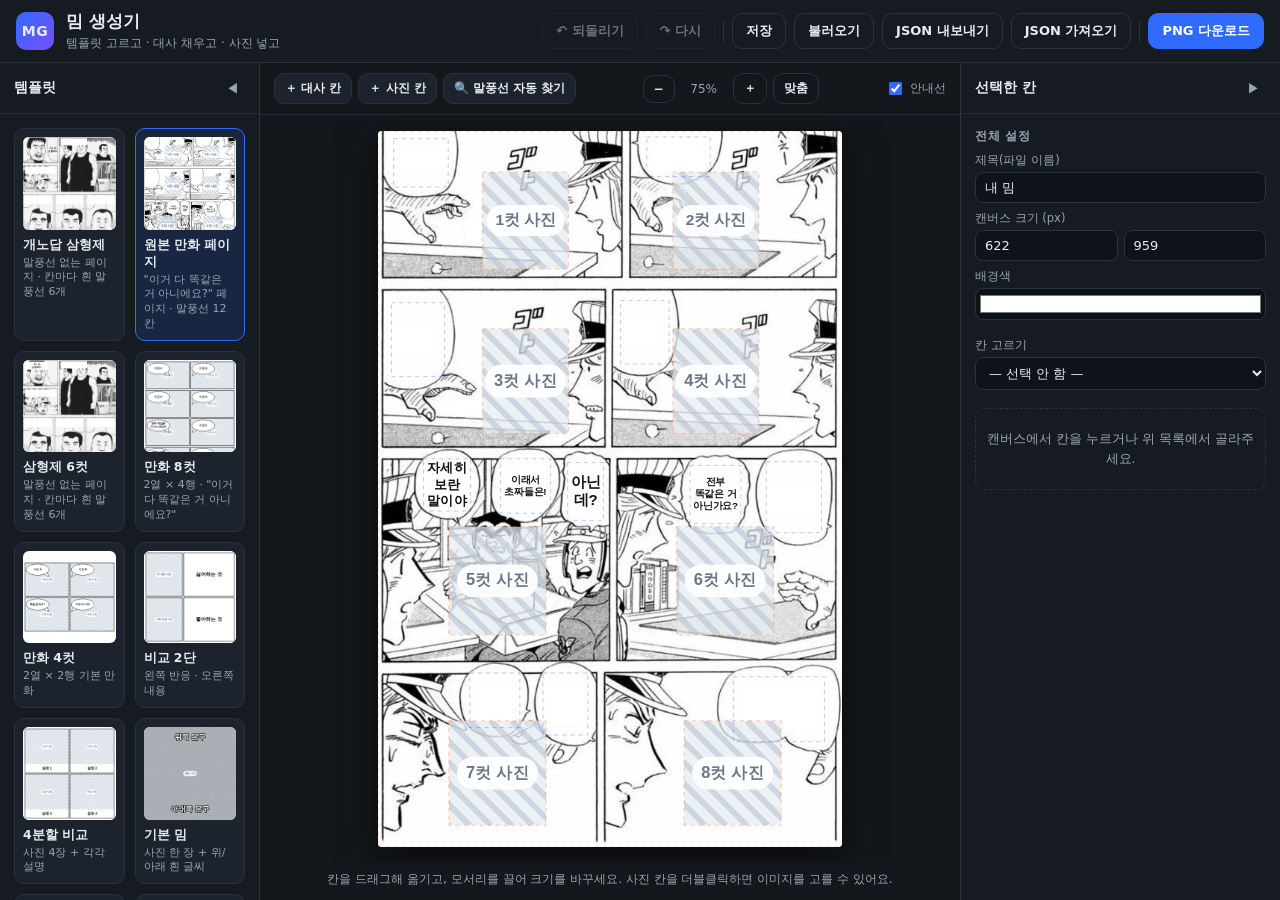
==== index.html @ eef710f1 "feat: 관리자가 게시된 템플릿을 갤러리에서 바로 삭제 전에는 "게시 취소"가 지금 열려 있는 템플릿에만 걸려서, 지우려면 먼저 그 템플릿을 불러와야 했다. 이제 갤러리 카드에서" ====
<!DOCTYPE html>
<html lang="ko">
<head>
<meta charset="UTF-8" />
<meta name="viewport" content="width=device-width, initial-scale=1.0" />
<title>밈 생성기 — 템플릿으로 만드는 짤 제작기</title>
<meta name="description" content="템플릿을 고르고 대사와 사진을 채워 밈 이미지를 만드는 웹 도구." />
<link rel="icon" href="data:image/svg+xml,%3Csvg xmlns='http://www.w3.org/2000/svg' viewBox='0 0 32 32'%3E%3Crect width='32' height='32' rx='7' fill='%232f6bff'/%3E%3Cellipse cx='16' cy='14' rx='10' ry='7' fill='%23fff'/%3E%3Cpath d='M13 20l-2 6 7-5z' fill='%23fff'/%3E%3C/svg%3E" />
<link rel="stylesheet" href="css/style.css" />
</head>
<body>

<header class="topbar">
  <div class="brand">
    <span class="brand-mark">MG</span>
    <div>
      <h1>밈 생성기</h1>
      <p>템플릿 고르고 · 대사 채우고 · 사진 넣고</p>
    </div>
  </div>
  <div class="topbar-actions">
    <button id="btn-undo" class="btn ghost" title="되돌리기 (Ctrl+Z)">↶ 되돌리기</button>
    <button id="btn-redo" class="btn ghost" title="다시 실행 (Ctrl+Shift+Z)">↷ 다시</button>
    <span class="divider"></span>
    <button id="btn-save" class="btn ghost">저장</button>
    <button id="btn-load" class="btn ghost">불러오기</button>
    <button id="btn-export-json" class="btn ghost">JSON 내보내기</button>
    <button id="btn-import-json" class="btn ghost">JSON 가져오기</button>
    <span class="divider"></span>
    <button id="btn-download" class="btn primary">PNG 다운로드</button>
  </div>
</header>

<main class="layout">

  <!-- ── 왼쪽: 템플릿 갤러리 ───────────────────────────── -->
  <aside class="panel panel-left" id="panel-left">
    <div class="panel-head">
      <h2>템플릿</h2>
      <button class="icon-btn panel-toggle" data-target="panel-left" title="접기">◀</button>
    </div>
    <div class="panel-body">
      <div class="gallery" id="gallery"></div>

      <div class="section">
        <h3>내 이미지로 시작</h3>
        <p class="hint">배경 사진을 올리면 그 위에 대사·사진 칸을 직접 그릴 수 있어요.</p>
        <label class="btn block">
          배경 이미지 업로드
          <input type="file" id="custom-bg" accept="image/*" hidden />
        </label>
      </div>

      <div class="section">
        <h3>저장된 작업</h3>
        <div id="saved-list" class="saved-list"></div>
      </div>
    </div>
  </aside>

  <!-- ── 가운데: 캔버스 ────────────────────────────────── -->
  <section class="stage" id="stage">
    <div class="stage-toolbar">
      <div class="tool-group">
        <button class="btn small" id="btn-add-text">＋ 대사 칸</button>
        <button class="btn small" id="btn-add-image">＋ 사진 칸</button>
        <button class="btn small" id="btn-detect" title="배경 만화에서 빈 말풍선을 찾아 대사 칸으로 만듭니다">🔍 말풍선 자동 찾기</button>
      </div>
      <div class="tool-group">
        <button class="btn small ghost" id="btn-zoom-out">−</button>
        <span class="zoom-label" id="zoom-label">100%</span>
        <button class="btn small ghost" id="btn-zoom-in">＋</button>
        <button class="btn small ghost" id="btn-zoom-fit">맞춤</button>
      </div>
      <div class="tool-group">
        <label class="check"><input type="checkbox" id="chk-guides" checked /> 안내선</label>
      </div>
      <div class="tool-group admin-tools" id="admin-tools" hidden>
        <span class="admin-badge">관리자</span>
        <button class="btn small primary" id="btn-publish">🚀 게시</button>
        <button class="btn small ghost" id="btn-token">토큰 입력</button>
      </div>
    </div>

    <div class="canvas-wrap" id="canvas-wrap">
      <canvas id="canvas"></canvas>
    </div>

    <p class="stage-hint">칸을 드래그해 옮기고, 모서리를 끌어 크기를 바꾸세요. 사진 칸을 더블클릭하면 이미지를 고를 수 있어요.</p>
  </section>

  <!-- ── 오른쪽: 속성 편집 ─────────────────────────────── -->
  <aside class="panel panel-right" id="panel-right">
    <div class="panel-head">
      <button class="icon-btn panel-toggle" data-target="panel-right" title="접기">▶</button>
      <h2>선택한 칸</h2>
    </div>
    <div class="panel-body">
      <div class="section" id="doc-props"></div>
      <div id="slot-list" class="slot-list"></div>
      <p class="empty-note" id="empty-note" hidden></p>
    </div>
  </aside>

</main>

<input type="file" id="hidden-image-input" accept="image/*" hidden />
<input type="file" id="hidden-json-input" accept="application/json,.json" hidden />

<div class="toast" id="toast" hidden></div>

<script src="assets/templates/comic-8-page.js" defer></script>
<script src="assets/templates/brothers-6-page.js" defer></script>
<script src="js/templates.js" defer></script>
<script src="js/renderer.js" defer></script>
<script src="js/detect.js" defer></script>
<script src="js/library.js" defer></script>
<script src="js/admin.js" defer></script>
<script src="js/editor.js" defer></script>
<script src="js/app.js" defer></script>
</body>
</html>
---- css/style.css ----
/* 밈 생성기 — 스타일 */

:root {
  --bg: #0f1216;
  --bg-panel: #161b22;
  --bg-elev: #1c232c;
  --bg-input: #0e1319;
  --line: #2a323d;
  --line-soft: #232b35;
  --text: #e7ecf3;
  --text-dim: #98a4b3;
  --accent: #2f6bff;
  --accent-soft: rgba(47, 107, 255, .14);
  --danger: #ff5c6c;
  --radius: 10px;
  --font: "Pretendard", "Noto Sans KR", "Malgun Gothic", "Apple SD Gothic Neo", "맑은 고딕", system-ui, sans-serif;
}

* { box-sizing: border-box; }

/* display 를 지정한 클래스가 hidden 속성을 이기는 일이 없도록 못박는다 */
[hidden] { display: none !important; }

html, body {
  height: 100%;
  margin: 0;
}

body {
  display: flex;
  flex-direction: column;
  background: var(--bg);
  color: var(--text);
  font-family: var(--font);
  font-size: 14px;
  -webkit-font-smoothing: antialiased;
}

h1, h2, h3 { margin: 0; }

/* ── 상단바 ─────────────────────────────────────────── */
.topbar {
  display: flex;
  align-items: center;
  justify-content: space-between;
  gap: 16px;
  padding: 10px 16px;
  background: var(--bg-panel);
  border-bottom: 1px solid var(--line);
  flex: 0 0 auto;
}

.brand { display: flex; align-items: center; gap: 12px; }

.brand-mark {
  display: grid;
  place-items: center;
  width: 38px; height: 38px;
  border-radius: 10px;
  background: linear-gradient(135deg, #2f6bff, #7a4dff);
  font-weight: 800;
  letter-spacing: .5px;
}

.brand h1 { font-size: 17px; font-weight: 700; }
.brand p { margin: 2px 0 0; font-size: 12px; color: var(--text-dim); }

.topbar-actions { display: flex; align-items: center; gap: 8px; flex-wrap: wrap; }
.divider { width: 1px; height: 22px; background: var(--line); }

/* ── 버튼 / 입력 ───────────────────────────────────── */
.btn {
  appearance: none;
  border: 1px solid var(--line);
  background: var(--bg-elev);
  color: var(--text);
  font-family: inherit;
  font-size: 13px;
  font-weight: 600;
  padding: 8px 13px;
  border-radius: var(--radius);
  cursor: pointer;
  transition: background .15s, border-color .15s, opacity .15s;
}
.btn:hover { background: #232b36; border-color: #384252; }
.btn:active { transform: translateY(1px); }
.btn:disabled { opacity: .4; cursor: default; }
.btn.primary { background: var(--accent); border-color: var(--accent); color: #fff; }
.btn.primary:hover { background: #3f78ff; }
.btn.ghost { background: transparent; }
.btn.small { padding: 6px 10px; font-size: 12px; }
.btn.block { display: block; width: 100%; text-align: center; }

.icon-btn {
  appearance: none;
  border: 1px solid transparent;
  background: transparent;
  color: var(--text-dim);
  width: 26px; height: 26px;
  border-radius: 7px;
  cursor: pointer;
  font-size: 13px;
  line-height: 1;
  display: grid;
  place-items: center;
}
.icon-btn:hover { background: var(--bg-elev); color: var(--text); border-color: var(--line); }
.icon-btn.danger:hover { color: var(--danger); border-color: rgba(255, 92, 108, .4); }

.input, .textarea, select.input {
  width: 100%;
  background: var(--bg-input);
  border: 1px solid var(--line);
  color: var(--text);
  font-family: inherit;
  font-size: 13px;
  padding: 7px 9px;
  border-radius: 8px;
}
.input:focus, .textarea:focus { outline: 2px solid var(--accent-soft); border-color: var(--accent); }
.textarea { resize: vertical; line-height: 1.4; }
.input.color { padding: 2px; height: 32px; cursor: pointer; }

.range { width: 100%; accent-color: var(--accent); }

.check {
  display: inline-flex;
  align-items: center;
  gap: 5px;
  font-size: 12px;
  color: var(--text-dim);
  cursor: pointer;
  user-select: none;
}
.check input { accent-color: var(--accent); }

/* ── 레이아웃 ──────────────────────────────────────── */
.layout {
  flex: 1 1 auto;
  display: grid;
  grid-template-columns: 260px minmax(0, 1fr) 320px;
  min-height: 0;
}

.panel {
  background: var(--bg-panel);
  display: flex;
  flex-direction: column;
  min-height: 0;
  transition: width .18s ease;
}
.panel-left { border-right: 1px solid var(--line); }
.panel-right { border-left: 1px solid var(--line); }

.panel-head {
  display: flex;
  align-items: center;
  justify-content: space-between;
  gap: 8px;
  padding: 12px 14px;
  border-bottom: 1px solid var(--line-soft);
  flex: 0 0 auto;
}
.panel-head h2 { font-size: 14px; font-weight: 700; }
.panel-right .panel-head { flex-direction: row-reverse; justify-content: flex-end; }
.panel-right .panel-head h2 { flex: 1; }

.panel-body {
  flex: 1 1 auto;
  overflow-y: auto;
  padding: 14px;
  display: flex;
  flex-direction: column;
  gap: 18px;
}

.panel.collapsed { width: 44px; }
.panel.collapsed .panel-body,
.panel.collapsed .panel-head h2 { display: none; }
.panel.collapsed .panel-toggle { transform: rotate(180deg); }

.layout:has(.panel-left.collapsed) { grid-template-columns: 44px minmax(0, 1fr) 320px; }
.layout:has(.panel-right.collapsed) { grid-template-columns: 260px minmax(0, 1fr) 44px; }
.layout:has(.panel-left.collapsed):has(.panel-right.collapsed) { grid-template-columns: 44px minmax(0, 1fr) 44px; }

.section { display: flex; flex-direction: column; gap: 8px; }
.section h3 { font-size: 12px; text-transform: uppercase; letter-spacing: .06em; color: var(--text-dim); }
.hint { margin: 0; font-size: 12px; color: var(--text-dim); line-height: 1.5; }

/* ── 템플릿 갤러리 ─────────────────────────────────── */
.gallery { display: grid; grid-template-columns: 1fr 1fr; gap: 10px; }

.tpl-card {
  position: relative;
  border: 1px solid var(--line);
  background: var(--bg-elev);
  border-radius: var(--radius);
  padding: 8px;
  cursor: pointer;
  text-align: left;
  color: inherit;
  font-family: inherit;
  display: flex;
  flex-direction: column;
  gap: 7px;
  transition: border-color .15s, background .15s;
}
.tpl-card:hover { border-color: #46536a; }
.tpl-card:focus-visible { outline: 2px solid var(--accent); outline-offset: 2px; }
.tpl-card.active { border-color: var(--accent); background: var(--accent-soft); }

/* 게시된 템플릿 삭제 (관리자) */
.tpl-del {
  position: absolute;
  top: 5px;
  right: 5px;
  width: 24px;
  height: 24px;
  border-radius: 50%;
  border: 1px solid var(--line);
  background: rgba(12, 15, 20, .85);
  color: var(--text-dim);
  font-size: 12px;
  line-height: 1;
  cursor: pointer;
  display: grid;
  place-items: center;
  opacity: 0;
  transition: opacity .12s, background .12s, color .12s;
}
.tpl-card:hover .tpl-del,
.tpl-card:focus-within .tpl-del,
.tpl-del:focus-visible { opacity: 1; }
.tpl-del:hover { background: var(--danger); border-color: var(--danger); color: #fff; }

.tpl-thumb {
  aspect-ratio: 1 / 1;
  background: #fff;
  border-radius: 6px;
  overflow: hidden;
  display: grid;
  place-items: center;
}
.tpl-thumb img { max-width: 100%; max-height: 100%; display: block; }

.tpl-meta { display: flex; flex-direction: column; gap: 2px; min-width: 0; }
.tpl-meta strong { font-size: 12.5px; }
.tpl-meta span { font-size: 11px; color: var(--text-dim); line-height: 1.35; }

/* ── 저장된 작업 ───────────────────────────────────── */
.saved-list { display: flex; flex-direction: column; gap: 6px; }
.saved-item { display: flex; align-items: center; gap: 4px; }
.saved-open {
  flex: 1;
  min-width: 0;
  appearance: none;
  border: 1px solid var(--line);
  background: var(--bg-elev);
  border-radius: 8px;
  padding: 7px 9px;
  color: inherit;
  font-family: inherit;
  cursor: pointer;
  display: flex;
  flex-direction: column;
  gap: 2px;
  text-align: left;
}
.saved-open:hover { border-color: #46536a; }
.saved-open strong { font-size: 12.5px; overflow: hidden; text-overflow: ellipsis; white-space: nowrap; }
.saved-open span { font-size: 11px; color: var(--text-dim); }

/* ── 캔버스 스테이지 ───────────────────────────────── */
.stage {
  display: flex;
  flex-direction: column;
  min-width: 0;
  min-height: 0;
  background:
    linear-gradient(0deg, rgba(255,255,255,.02), rgba(255,255,255,.02)),
    var(--bg);
}

.stage-toolbar {
  flex: 0 0 auto;
  display: flex;
  align-items: center;
  justify-content: space-between;
  gap: 12px;
  padding: 10px 14px;
  border-bottom: 1px solid var(--line-soft);
  flex-wrap: wrap;
}
.tool-group { display: flex; align-items: center; gap: 6px; }
.zoom-label { font-size: 12px; color: var(--text-dim); min-width: 46px; text-align: center; }

.canvas-wrap {
  flex: 1 1 auto;
  min-height: 0;
  overflow: auto;
  display: grid;
  place-items: center;
  padding: 16px;
}

#canvas {
  background: #fff;
  border-radius: 4px;
  box-shadow: 0 12px 40px rgba(0, 0, 0, .55);
  touch-action: none;
}

.stage-hint {
  flex: 0 0 auto;
  margin: 0;
  padding: 8px 14px 12px;
  font-size: 12px;
  color: var(--text-dim);
  text-align: center;
}

/* ── 속성 카드 ─────────────────────────────────────── */
.slot-list { display: flex; flex-direction: column; gap: 10px; }

.slot-card {
  border: 1px solid var(--line);
  background: var(--bg-elev);
  border-radius: var(--radius);
  padding: 10px;
  display: flex;
  flex-direction: column;
  gap: 9px;
}
.slot-card.selected { border-color: var(--accent); box-shadow: 0 0 0 1px var(--accent-soft); }

.slot-head { display: flex; align-items: center; gap: 6px; }
.slot-actions { display: flex; gap: 1px; margin-left: auto; }

.badge {
  font-size: 10.5px;
  font-weight: 700;
  padding: 3px 7px;
  border-radius: 999px;
  flex: 0 0 auto;
}
.badge.text { background: rgba(47, 107, 255, .18); color: #8fb0ff; }
.badge.image { background: rgba(255, 140, 60, .16); color: #ffb27a; }

.slot-name {
  flex: 1;
  min-width: 0;
  background: transparent;
  border: 1px solid transparent;
  color: var(--text);
  font-family: inherit;
  font-size: 12.5px;
  font-weight: 600;
  padding: 4px 6px;
  border-radius: 6px;
}
.slot-name:hover { border-color: var(--line); }
.slot-name:focus { outline: none; background: var(--bg-input); border-color: var(--accent); }

.field { display: flex; flex-direction: column; gap: 4px; }
.field-label {
  font-size: 11.5px;
  color: var(--text-dim);
  display: flex;
  justify-content: space-between;
  gap: 8px;
}
.field-value { color: var(--text); font-weight: 600; }

.row { display: grid; grid-template-columns: 1fr 1fr; gap: 8px; }
.grid-2 { display: grid; grid-template-columns: 1fr 1fr; gap: 6px; }
.grid-4 { display: grid; grid-template-columns: repeat(4, 1fr); gap: 5px; }
.mini-field { display: flex; flex-direction: column; gap: 2px; }
.mini-field .input { padding: 5px 4px; font-size: 12px; text-align: center; }
.mini-label { font-size: 10px; color: var(--text-dim); text-align: center; }

.check-row { display: flex; flex-wrap: wrap; gap: 10px; }

/* 아이콘 세그먼트 (정렬 등) */
.seg {
  display: grid;
  grid-template-columns: repeat(3, 1fr);
  gap: 2px;
  padding: 2px;
  background: var(--bg-input);
  border: 1px solid var(--line);
  border-radius: 8px;
}
.seg-btn {
  appearance: none;
  border: 0;
  background: transparent;
  color: var(--text-dim);
  padding: 5px 0;
  border-radius: 6px;
  cursor: pointer;
  display: grid;
  place-items: center;
  transition: background .12s, color .12s;
}
.seg-btn:hover { background: #232b36; color: var(--text); }
.seg-btn.active { background: var(--accent); color: #fff; }
.seg-btn:focus-visible { outline: 2px solid var(--accent); outline-offset: 1px; }
.seg-btn svg { display: block; }

.img-picker { display: flex; gap: 9px; align-items: center; }
.img-preview {
  width: 62px; height: 62px;
  flex: 0 0 auto;
  border-radius: 8px;
  border: 1px solid var(--line);
  background: var(--bg-input);
  overflow: hidden;
  display: grid;
  place-items: center;
}
.img-preview img { width: 100%; height: 100%; object-fit: cover; display: block; }
.img-empty { font-size: 11px; color: var(--text-dim); }
.img-btns { display: flex; flex-direction: column; gap: 6px; flex: 1; }

.empty-note {
  margin: 0;
  font-size: 12.5px;
  color: var(--text-dim);
  line-height: 1.6;
  text-align: center;
  padding: 20px 8px;
  border: 1px dashed var(--line);
  border-radius: var(--radius);
}

/* ── 관리자 ────────────────────────────────────────── */
.admin-tools {
  padding: 3px 3px 3px 8px;
  border: 1px solid rgba(255, 178, 122, .35);
  border-radius: 999px;
  background: rgba(255, 140, 60, .08);
}
.admin-badge {
  font-size: 10.5px;
  font-weight: 700;
  letter-spacing: .04em;
  color: #ffb27a;
  margin-right: 2px;
}

/* ── 모달 ──────────────────────────────────────────── */
.modal-back {
  position: fixed;
  inset: 0;
  background: rgba(0, 0, 0, .6);
  display: grid;
  place-items: center;
  z-index: 100;
  padding: 20px;
}
.modal {
  width: min(460px, 100%);
  background: var(--bg-panel);
  border: 1px solid var(--line);
  border-radius: 14px;
  padding: 20px;
  display: flex;
  flex-direction: column;
  gap: 12px;
  box-shadow: 0 24px 60px rgba(0, 0, 0, .6);
}
.modal h3 { font-size: 15px; }
.modal-actions { display: flex; justify-content: flex-end; gap: 8px; }

/* ── 토스트 ────────────────────────────────────────── */
.toast {
  position: fixed;
  left: 50%;
  bottom: 26px;
  transform: translateX(-50%) translateY(12px);
  background: #0b0e13;
  border: 1px solid var(--line);
  color: var(--text);
  padding: 10px 16px;
  border-radius: 999px;
  font-size: 13px;
  box-shadow: 0 10px 30px rgba(0, 0, 0, .5);
  opacity: 0;
  transition: opacity .2s, transform .2s;
  z-index: 50;
  pointer-events: none;
}
.toast.show { opacity: 1; transform: translateX(-50%) translateY(0); }

/* ── 스크롤바 ──────────────────────────────────────── */
.panel-body::-webkit-scrollbar, .canvas-wrap::-webkit-scrollbar { width: 10px; height: 10px; }
.panel-body::-webkit-scrollbar-thumb, .canvas-wrap::-webkit-scrollbar-thumb {
  background: #2b333f; border-radius: 999px; border: 3px solid transparent; background-clip: content-box;
}
.panel-body::-webkit-scrollbar-thumb:hover, .canvas-wrap::-webkit-scrollbar-thumb:hover { background-color: #3a4453; }

/* ── 반응형 ────────────────────────────────────────── */
@media (max-width: 1100px) {
  .layout { grid-template-columns: 220px minmax(0, 1fr) 280px; }
  .gallery { grid-template-columns: 1fr; }
}

@media (max-width: 860px) {
  .layout {
    grid-template-columns: 1fr;
    grid-template-rows: auto minmax(320px, 60vh) auto;
    overflow-y: auto;
  }
  .panel { border: 0; border-bottom: 1px solid var(--line); }
  .panel-body { max-height: 42vh; }
  .gallery { grid-template-columns: 1fr 1fr; }
  .panel-toggle { display: none; }
  .topbar { flex-direction: column; align-items: stretch; }
  .topbar-actions { justify-content: space-between; }
}
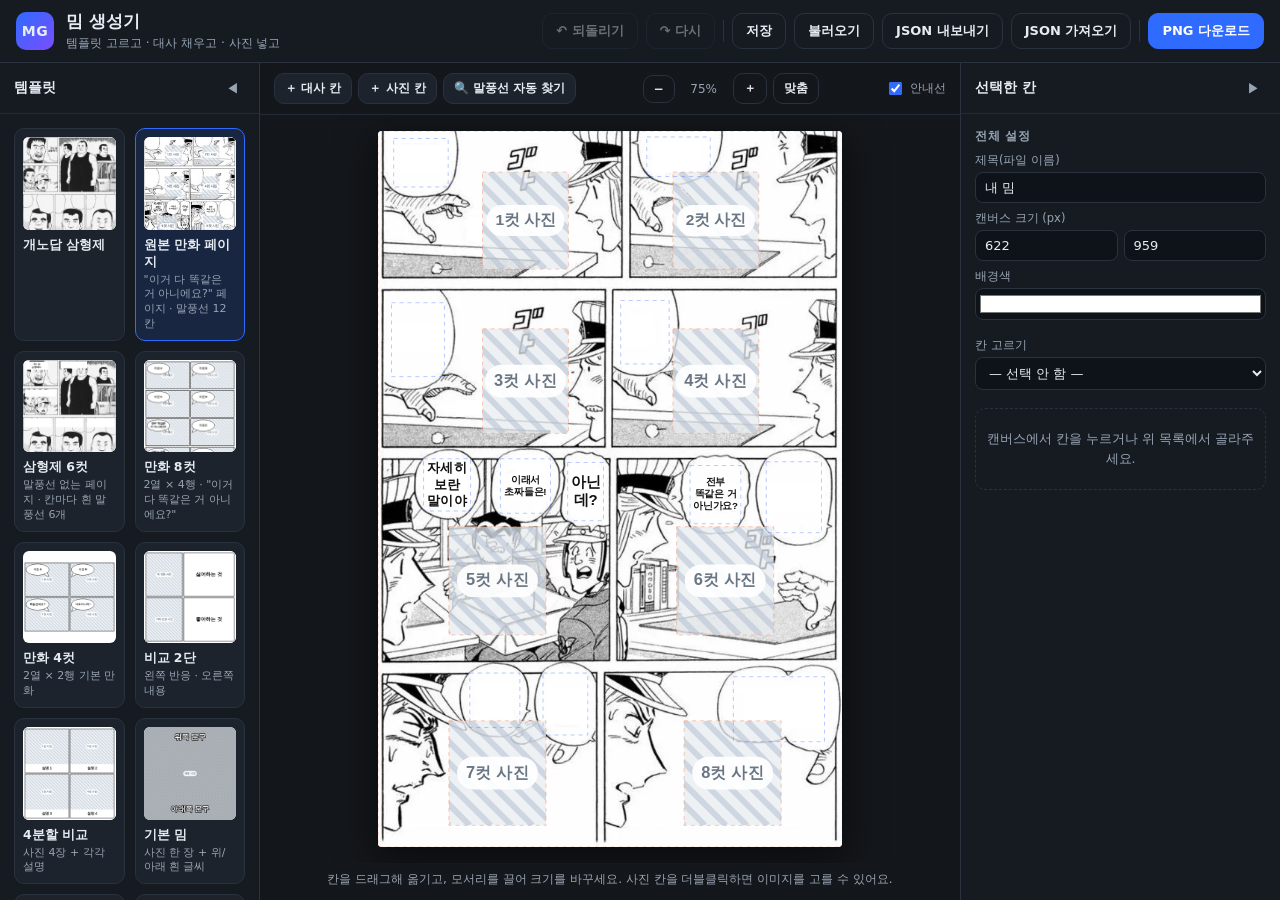
==== commit 91463ee6: "feat: 내장 템플릿도 수정·숨기기·되돌리기 내장 템플릿은 코드에 있어 파일을 지울 수 없다. 그래서 매니페스트에 두 가지를 더한다.    hidden: [...]        " ====
--- a/index.html
+++ b/index.html
@@ -77,7 +77,8 @@
       </div>
       <div class="tool-group admin-tools" id="admin-tools" hidden>
         <span class="admin-badge">관리자</span>
-        <button class="btn small primary" id="btn-publish">🚀 게시</button>
+        <button class="btn small primary" id="btn-overwrite">💾 이 템플릿 수정</button>
+        <button class="btn small" id="btn-publish">🚀 새로 게시</button>
         <button class="btn small ghost" id="btn-token">토큰 입력</button>
       </div>
     </div>
--- a/css/style.css
+++ b/css/style.css
@@ -209,29 +209,51 @@
 .tpl-card:focus-visible { outline: 2px solid var(--accent); outline-offset: 2px; }
 .tpl-card.active { border-color: var(--accent); background: var(--accent-soft); }
 
-/* 게시된 템플릿 삭제 (관리자) */
-.tpl-del {
+/* 템플릿 카드 관리 도구 (관리자)
+ * 항상 보이게 둔다. hover 로만 나타나게 했더니 있는 줄 모르고,
+ * 터치 기기에서는 hover 가 없어 아예 누를 수 없었다. */
+.tpl-tools {
   position: absolute;
   top: 5px;
   right: 5px;
-  width: 24px;
-  height: 24px;
+  display: flex;
+  gap: 4px;
+}
+.tpl-tool {
+  width: 26px;
+  height: 26px;
   border-radius: 50%;
   border: 1px solid var(--line);
-  background: rgba(12, 15, 20, .85);
-  color: var(--text-dim);
-  font-size: 12px;
+  background: rgba(12, 15, 20, .9);
+  color: var(--text-dim);
+  font-size: 13px;
+  font-weight: 700;
   line-height: 1;
   cursor: pointer;
   display: grid;
   place-items: center;
-  opacity: 0;
-  transition: opacity .12s, background .12s, color .12s;
-}
-.tpl-card:hover .tpl-del,
-.tpl-card:focus-within .tpl-del,
-.tpl-del:focus-visible { opacity: 1; }
-.tpl-del:hover { background: var(--danger); border-color: var(--danger); color: #fff; }
+  transition: background .12s, color .12s, transform .12s;
+}
+.tpl-tool:hover { background: #2f3946; color: var(--text); transform: scale(1.08); }
+.tpl-tool:focus-visible { outline: 2px solid var(--accent); outline-offset: 2px; }
+.tpl-tool.danger { border-color: rgba(255, 92, 108, .5); color: var(--danger); }
+.tpl-tool.danger:hover { background: var(--danger); border-color: var(--danger); color: #fff; }
+
+/* 숨김 / 수정됨 표시 */
+.tpl-tag {
+  position: absolute;
+  top: 7px;
+  left: 7px;
+  font-size: 10px;
+  font-weight: 700;
+  padding: 2px 6px;
+  border-radius: 999px;
+  background: rgba(12, 15, 20, .9);
+  border: 1px solid var(--line);
+  color: var(--text-dim);
+}
+.tpl-card.is-hidden-tpl .tpl-thumb,
+.tpl-card.is-hidden-tpl .tpl-meta { opacity: .38; }
 
 .tpl-thumb {
   aspect-ratio: 1 / 1;
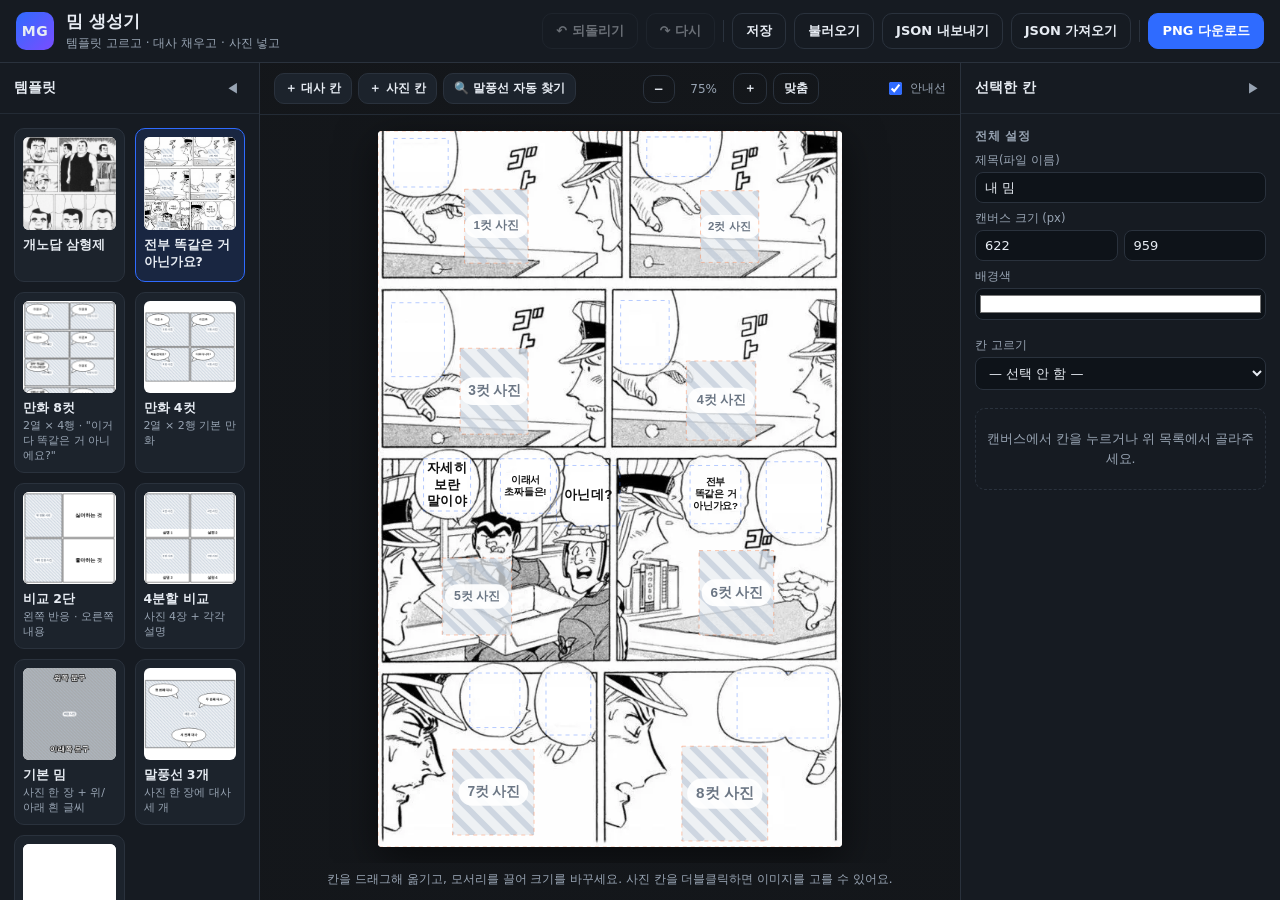
==== commit 5076cdf1: "feat: 삭제한 템플릿을 휴지통으로 · 복원 지원 게시본은 영구 삭제, 내장은 숨김으로 갈라져 있던 것을 휴지통 하나로 합친다. 실수로 지워도 되살릴 수 있다.  - 매니페스트의" ====
--- a/index.html
+++ b/index.html
@@ -49,6 +49,12 @@
           배경 이미지 업로드
           <input type="file" id="custom-bg" accept="image/*" hidden />
         </label>
+      </div>
+
+      <div class="section" id="trash-section" hidden>
+        <h3>🗑 휴지통 <span class="admin-badge">관리자</span></h3>
+        <p class="hint">지운 템플릿은 여기 남습니다. 방문자에게는 보이지 않습니다.</p>
+        <div id="trash-list" class="saved-list"></div>
       </div>
 
       <div class="section">
--- a/css/style.css
+++ b/css/style.css
@@ -252,8 +252,23 @@
   border: 1px solid var(--line);
   color: var(--text-dim);
 }
-.tpl-card.is-hidden-tpl .tpl-thumb,
-.tpl-card.is-hidden-tpl .tpl-meta { opacity: .38; }
+/* 휴지통 목록 */
+.trash-info {
+  flex: 1;
+  min-width: 0;
+  display: flex;
+  flex-direction: column;
+  gap: 2px;
+  padding: 4px 2px;
+}
+.trash-info strong {
+  font-size: 12.5px;
+  overflow: hidden;
+  text-overflow: ellipsis;
+  white-space: nowrap;
+}
+.trash-info span { font-size: 11px; color: var(--text-dim); }
+#trash-section h3 { display: flex; align-items: center; gap: 6px; }
 
 .tpl-thumb {
   aspect-ratio: 1 / 1;
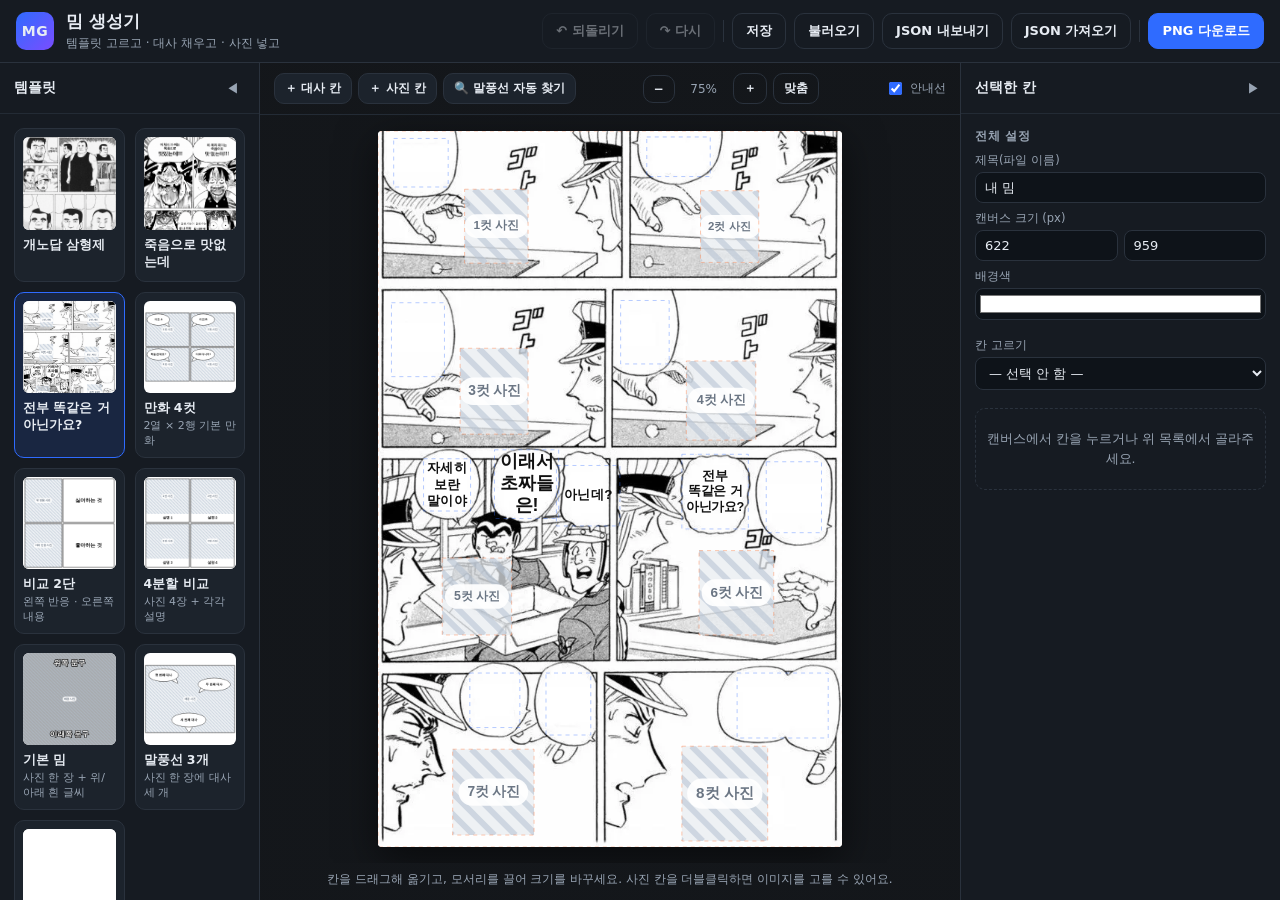
==== commit 99f0ef01: "feat: 대사 글꼴 3종 · 사진 배경 지우기(누끼) 글꼴 - 대사 칸마다 고딕 / 명조 / 굴림·돋움 중에 고른다 - 웹폰트를 담지 않고 기기 글꼴을 쓴다. 한글 웹폰트는 한 " ====
--- a/index.html
+++ b/index.html
@@ -121,6 +121,7 @@
 <script src="js/templates.js" defer></script>
 <script src="js/renderer.js" defer></script>
 <script src="js/detect.js" defer></script>
+<script src="js/cutout.js" defer></script>
 <script src="js/library.js" defer></script>
 <script src="js/admin.js" defer></script>
 <script src="js/editor.js" defer></script>
--- a/css/style.css
+++ b/css/style.css
@@ -555,3 +555,12 @@
   .topbar { flex-direction: column; align-items: stretch; }
   .topbar-actions { justify-content: space-between; }
 }
+
+/* 배경 지우기(누끼) 옵션 */
+.cutout-row {
+  display: flex;
+  align-items: center;
+  justify-content: space-between;
+  gap: 8px;
+  flex-wrap: wrap;
+}
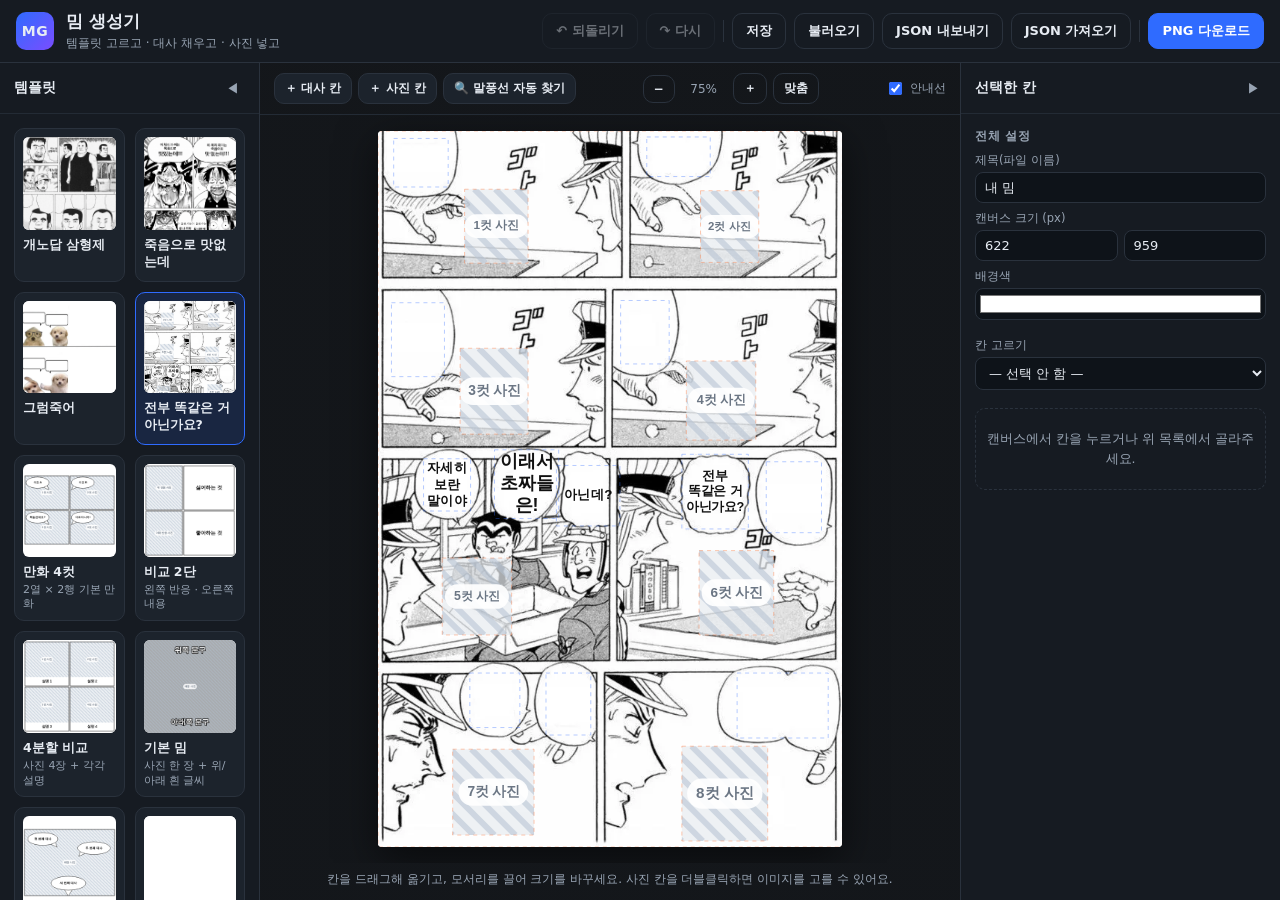
==== commit e6388a08: "fix: 좁은 화면 레이아웃 다시 짜기 모바일에서 상단바가 203px(화면의 1/4)을 먹고 갤러리는 107px 로 잘려 썸네일 윗부분만 보였다. 캔버스는 159x245px(26%" ====
--- a/index.html
+++ b/index.html
@@ -19,15 +19,21 @@
     </div>
   </div>
   <div class="topbar-actions">
-    <button id="btn-undo" class="btn ghost" title="되돌리기 (Ctrl+Z)">↶ 되돌리기</button>
-    <button id="btn-redo" class="btn ghost" title="다시 실행 (Ctrl+Shift+Z)">↷ 다시</button>
+    <button id="btn-undo" class="btn ghost" title="되돌리기 (Ctrl+Z)"><span class="ico">↶</span><span class="lbl"> 되돌리기</span></button>
+    <button id="btn-redo" class="btn ghost" title="다시 실행 (Ctrl+Shift+Z)"><span class="ico">↷</span><span class="lbl"> 다시</span></button>
     <span class="divider"></span>
-    <button id="btn-save" class="btn ghost">저장</button>
-    <button id="btn-load" class="btn ghost">불러오기</button>
-    <button id="btn-export-json" class="btn ghost">JSON 내보내기</button>
-    <button id="btn-import-json" class="btn ghost">JSON 가져오기</button>
+    <!-- 좁은 화면에서는 아래 넷이 "더보기" 안으로 접힌다 -->
+    <div class="more-wrap">
+      <button id="btn-more" class="btn ghost" aria-expanded="false" aria-controls="more-menu">⋯</button>
+      <div class="more-menu" id="more-menu">
+        <button id="btn-save" class="btn ghost">저장</button>
+        <button id="btn-load" class="btn ghost">불러오기</button>
+        <button id="btn-export-json" class="btn ghost">JSON 내보내기</button>
+        <button id="btn-import-json" class="btn ghost">JSON 가져오기</button>
+      </div>
+    </div>
     <span class="divider"></span>
-    <button id="btn-download" class="btn primary">PNG 다운로드</button>
+    <button id="btn-download" class="btn primary"><span class="lbl">PNG </span>다운로드</button>
   </div>
 </header>
 
@@ -111,6 +117,13 @@
 
 </main>
 
+<!-- 좁은 화면 전용: 패널을 아래에서 올라오는 시트로 연다 -->
+<div class="sheet-backdrop" id="sheet-backdrop" hidden></div>
+<nav class="mobile-tabs" id="mobile-tabs" aria-label="패널 열기">
+  <button type="button" data-sheet="panel-left"><span class="ico">▦</span>템플릿</button>
+  <button type="button" data-sheet="panel-right"><span class="ico">✎</span>칸 편집</button>
+</nav>
+
 <input type="file" id="hidden-image-input" accept="image/*" hidden />
 <input type="file" id="hidden-json-input" accept="application/json,.json" hidden />
 
--- a/css/style.css
+++ b/css/style.css
@@ -68,6 +68,15 @@
 .topbar-actions { display: flex; align-items: center; gap: 8px; flex-wrap: wrap; }
 .divider { width: 1px; height: 22px; background: var(--line); }
 
+/* 넓은 화면에서는 "더보기"가 없고 버튼이 그대로 늘어선다 */
+.more-wrap { display: contents; }
+.more-menu { display: contents; }
+#btn-more { display: none; }
+
+/* 좁은 화면 전용 요소 */
+.mobile-tabs { display: none; }
+.sheet-backdrop { display: none; }
+
 /* ── 버튼 / 입력 ───────────────────────────────────── */
 .btn {
   appearance: none;
@@ -542,18 +551,143 @@
   .gallery { grid-template-columns: 1fr; }
 }
 
+/* ── 좁은 화면 (모바일·태블릿 세로) ───────────────────
+ * 데스크톱은 3단 고정 레이아웃이지만, 좁은 화면에서 그대로 쌓으면
+ * 캔버스가 화면의 1/4로 밀려 편집이 불가능하다.
+ * 그래서 캔버스가 화면을 다 쓰고, 좌·우 패널은 아래에서 올라오는
+ * 시트로 바뀐다. */
 @media (max-width: 860px) {
   .layout {
     grid-template-columns: 1fr;
-    grid-template-rows: auto minmax(320px, 60vh) auto;
-    overflow-y: auto;
+    grid-template-rows: 1fr;
   }
-  .panel { border: 0; border-bottom: 1px solid var(--line); }
-  .panel-body { max-height: 42vh; }
-  .gallery { grid-template-columns: 1fr 1fr; }
-  .panel-toggle { display: none; }
-  .topbar { flex-direction: column; align-items: stretch; }
-  .topbar-actions { justify-content: space-between; }
+
+  /* 상단바 — 한 줄로 */
+  .topbar { padding: 8px 10px; gap: 8px; }
+  .brand-mark { width: 32px; height: 32px; font-size: 13px; }
+  .brand h1 { font-size: 15px; }
+  .brand p { display: none; }
+  .topbar-actions { gap: 6px; flex-wrap: nowrap; }
+  .topbar-actions .btn { padding: 8px 10px; }
+  .topbar-actions .lbl { display: none; }
+  .topbar .divider { display: none; }
+
+  /* 보조 기능은 "더보기" 안으로 */
+  .more-wrap { display: block; position: relative; }
+  #btn-more { display: inline-flex; font-size: 16px; line-height: 1; padding: 7px 11px; }
+  .more-menu {
+    position: absolute;
+    right: 0;
+    top: calc(100% + 6px);
+    display: none;
+    flex-direction: column;
+    gap: 4px;
+    padding: 6px;
+    min-width: 160px;
+    background: var(--bg-elev);
+    border: 1px solid var(--line);
+    border-radius: 12px;
+    box-shadow: 0 16px 40px rgba(0, 0, 0, .5);
+    z-index: 70;
+  }
+  .more-menu.open { display: flex; }
+  .more-menu .btn { text-align: left; width: 100%; }
+
+  /* 캔버스가 화면을 다 쓴다 */
+  .stage { grid-area: 1 / 1; padding-bottom: 62px; }   /* 아래 탭바 자리 */
+  .stage-toolbar {
+    flex-wrap: nowrap;
+    overflow-x: auto;
+    gap: 8px;
+    padding: 8px 10px;
+    scrollbar-width: none;
+  }
+  .stage-toolbar::-webkit-scrollbar { display: none; }
+  .tool-group { flex: 0 0 auto; }
+  .stage-hint { display: none; }
+  .canvas-wrap { padding: 10px; }
+
+  /* 좌·우 패널 = 아래에서 올라오는 시트 */
+  .panel {
+    position: fixed;
+    left: 0;
+    right: 0;
+    bottom: 0;
+    max-height: 78vh;
+    border: 0;
+    border-top: 1px solid var(--line);
+    border-radius: 16px 16px 0 0;
+    box-shadow: 0 -12px 40px rgba(0, 0, 0, .5);
+    transform: translateY(102%);
+    transition: transform .22s ease;
+    z-index: 80;
+    visibility: hidden;
+  }
+  .panel.sheet-open { transform: none; visibility: visible; }
+  .panel-head { padding: 14px; }
+  .panel-head h2 { font-size: 15px; }
+  .panel-right .panel-head { flex-direction: row; }
+  .panel-body { padding: 14px 14px 24px; }
+
+  /* 시트 닫기 버튼 (데스크톱의 접기 버튼을 재사용) */
+  .panel-toggle { display: grid; transform: none !important; }
+  .panel-toggle::before { content: '✕'; }
+  .panel-toggle { font-size: 0; }
+  .panel-toggle::before { font-size: 13px; }
+
+  .sheet-backdrop {
+    display: block;   /* 기본값이 none 이라 여기서 켜 준다 */
+    position: fixed;
+    inset: 0;
+    background: rgba(0, 0, 0, .5);
+    z-index: 75;
+  }
+
+  /* 아래 탭바 */
+  .mobile-tabs {
+    display: grid;
+    grid-template-columns: 1fr 1fr;
+    position: fixed;
+    left: 0;
+    right: 0;
+    bottom: 0;
+    background: var(--bg-panel);
+    border-top: 1px solid var(--line);
+    z-index: 78;
+    padding-bottom: env(safe-area-inset-bottom, 0);
+  }
+  .mobile-tabs button {
+    appearance: none;
+    border: 0;
+    background: transparent;
+    color: var(--text-dim);
+    font-family: inherit;
+    font-size: 11px;
+    font-weight: 600;
+    padding: 8px 4px 10px;
+    display: flex;
+    flex-direction: column;
+    align-items: center;
+    gap: 3px;
+    cursor: pointer;
+  }
+  .mobile-tabs button .ico { font-size: 18px; line-height: 1; }
+  .mobile-tabs button.active { color: var(--accent); }
+
+  /* 손가락으로 누를 수 있는 크기로 */
+  .gallery { grid-template-columns: 1fr 1fr; gap: 12px; }
+  .tpl-tool { width: 32px; height: 32px; font-size: 15px; }
+  .icon-btn { width: 32px; height: 32px; }
+  .seg-btn { padding: 9px 0; }
+  .input, .textarea, select.input { font-size: 16px; padding: 9px 10px; }  /* 16px 미만이면 iOS가 확대한다 */
+  .btn { padding: 9px 13px; }
+  .btn.small { padding: 8px 11px; }
+  .toast { bottom: 76px; }
+}
+
+@media (max-width: 420px) {
+  .gallery { grid-template-columns: 1fr; }
+}
 }
 
 /* 배경 지우기(누끼) 옵션 */
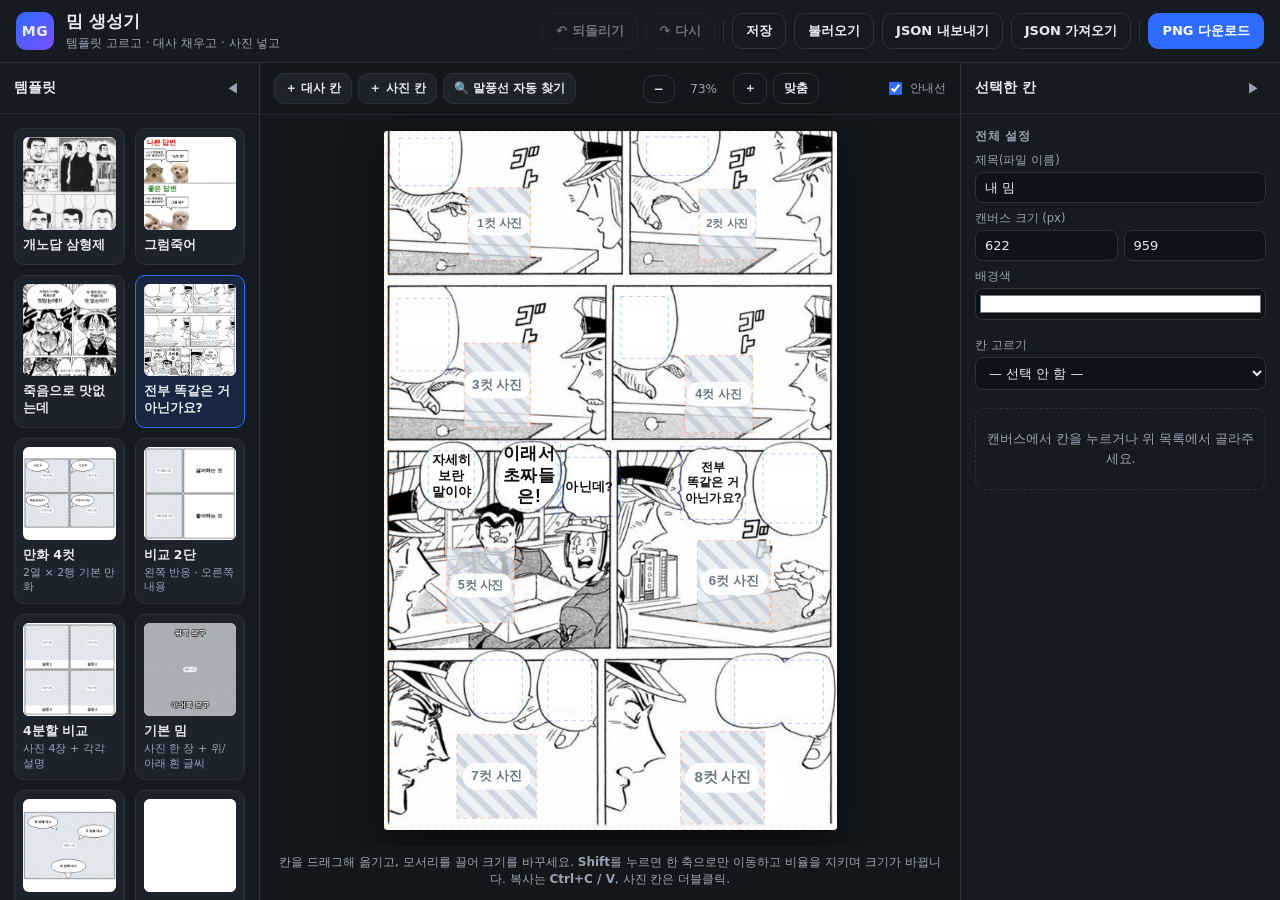
==== commit 13d50e84: "feat: 칸 복사·붙여넣기 · Shift 조작 복사·붙여넣기 - Ctrl+C / X / V 로 선택한 칸을 복사·잘라내기·붙여넣기 - 클립보드에 JSON 으로 넣어 다른 템플릿·" ====
--- a/index.html
+++ b/index.html
@@ -99,7 +99,7 @@
       <canvas id="canvas"></canvas>
     </div>
 
-    <p class="stage-hint">칸을 드래그해 옮기고, 모서리를 끌어 크기를 바꾸세요. 사진 칸을 더블클릭하면 이미지를 고를 수 있어요.</p>
+    <p class="stage-hint">칸을 드래그해 옮기고, 모서리를 끌어 크기를 바꾸세요. <b>Shift</b>를 누르면 한 축으로만 이동하고 비율을 지키며 크기가 바뀝니다. 복사는 <b>Ctrl+C / V</b>, 사진 칸은 더블클릭.</p>
   </section>
 
   <!-- ── 오른쪽: 속성 편집 ─────────────────────────────── -->
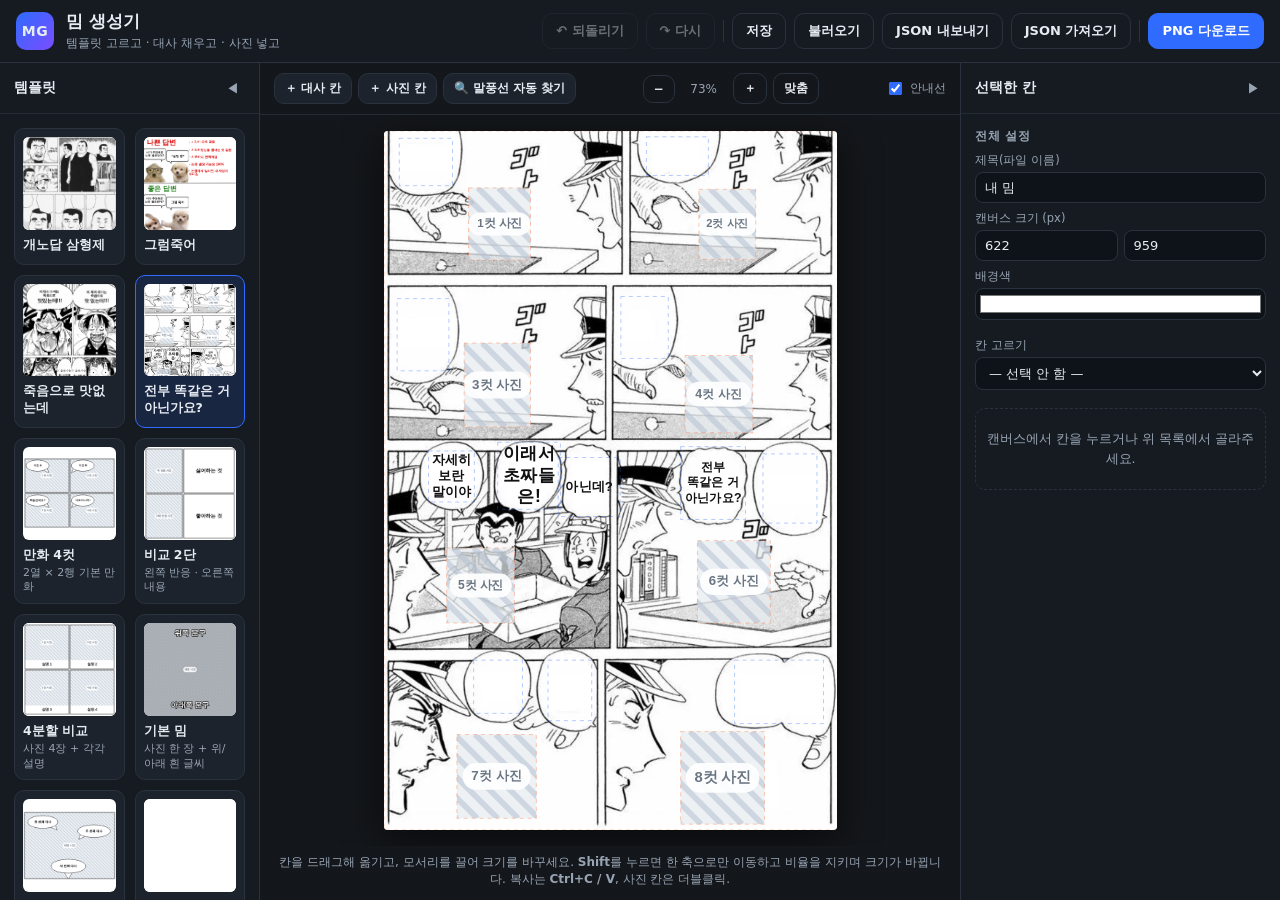
==== commit 8a6ef34c: "fix: 배포해도 브라우저가 옛 js/css 를 쓰는 문제 GitHub Pages 는 자산에 긴 max-age 를 준다. 그래서 새 기능을 배포해도 새로고침 전까지 예전 파일이 그" ====
--- a/index.html
+++ b/index.html
@@ -6,7 +6,7 @@
 <title>밈 생성기 — 템플릿으로 만드는 짤 제작기</title>
 <meta name="description" content="템플릿을 고르고 대사와 사진을 채워 밈 이미지를 만드는 웹 도구." />
 <link rel="icon" href="data:image/svg+xml,%3Csvg xmlns='http://www.w3.org/2000/svg' viewBox='0 0 32 32'%3E%3Crect width='32' height='32' rx='7' fill='%232f6bff'/%3E%3Cellipse cx='16' cy='14' rx='10' ry='7' fill='%23fff'/%3E%3Cpath d='M13 20l-2 6 7-5z' fill='%23fff'/%3E%3C/svg%3E" />
-<link rel="stylesheet" href="css/style.css" />
+<link rel="stylesheet" href="css/style.css?v=dev" />
 </head>
 <body>
 
@@ -129,15 +129,15 @@
 
 <div class="toast" id="toast" hidden></div>
 
-<script src="assets/templates/comic-8-page.js" defer></script>
-<script src="assets/templates/brothers-6-page.js" defer></script>
-<script src="js/templates.js" defer></script>
-<script src="js/renderer.js" defer></script>
-<script src="js/detect.js" defer></script>
-<script src="js/cutout.js" defer></script>
-<script src="js/library.js" defer></script>
-<script src="js/admin.js" defer></script>
-<script src="js/editor.js" defer></script>
-<script src="js/app.js" defer></script>
+<script src="assets/templates/comic-8-page.js?v=dev" defer></script>
+<script src="assets/templates/brothers-6-page.js?v=dev" defer></script>
+<script src="js/templates.js?v=dev" defer></script>
+<script src="js/renderer.js?v=dev" defer></script>
+<script src="js/detect.js?v=dev" defer></script>
+<script src="js/cutout.js?v=dev" defer></script>
+<script src="js/library.js?v=dev" defer></script>
+<script src="js/admin.js?v=dev" defer></script>
+<script src="js/editor.js?v=dev" defer></script>
+<script src="js/app.js?v=dev" defer></script>
 </body>
 </html>
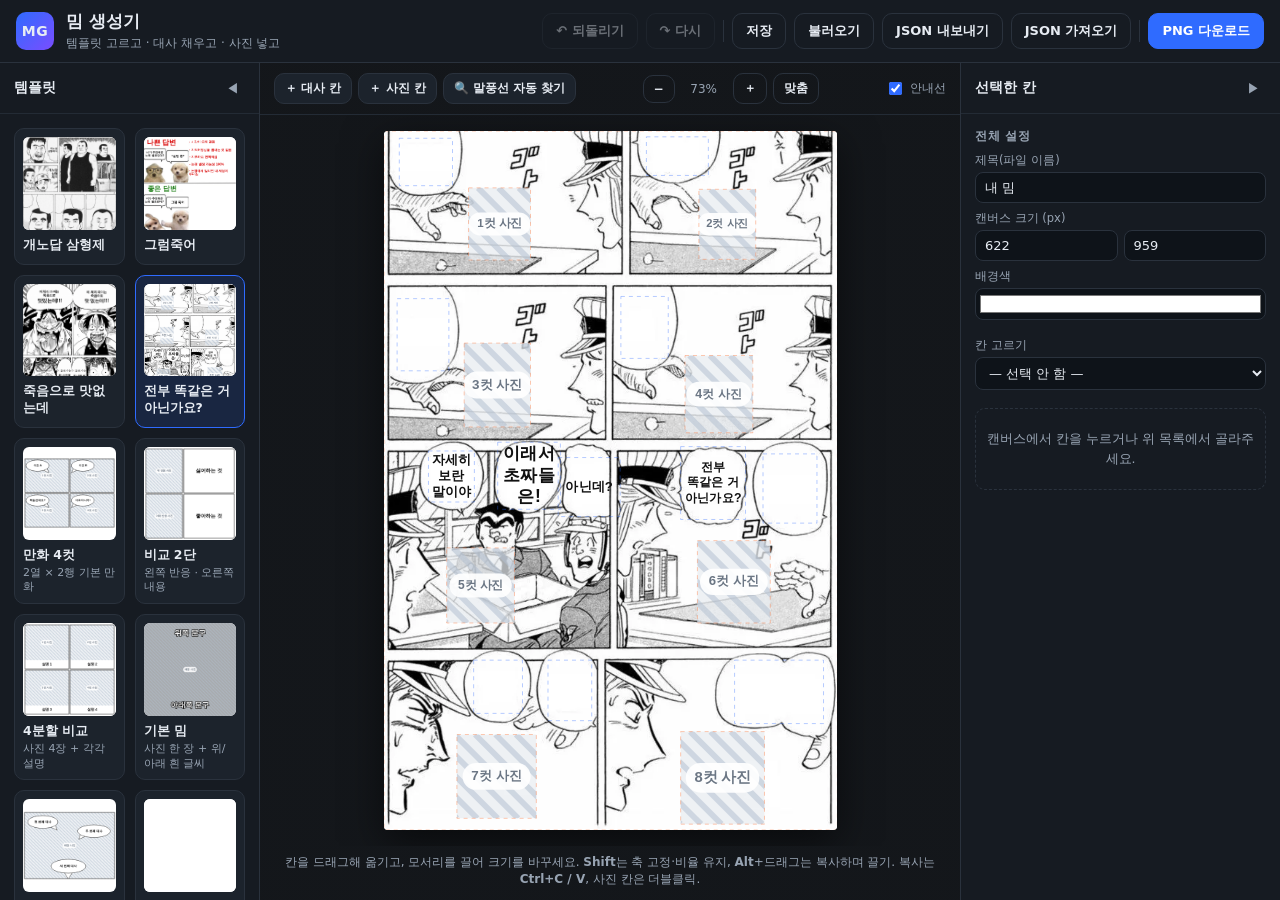
==== commit f2928107: "feat: Alt + 드래그로 칸 복사하며 끌기 - Alt 를 누른 채 끌면 복사본이 생기고 그것이 끌려온다. 복사본은 원래   자리에서 시작하므로 끌어낸 만큼만 떨어지고 원본은 " ====
--- a/index.html
+++ b/index.html
@@ -99,7 +99,7 @@
       <canvas id="canvas"></canvas>
     </div>
 
-    <p class="stage-hint">칸을 드래그해 옮기고, 모서리를 끌어 크기를 바꾸세요. <b>Shift</b>를 누르면 한 축으로만 이동하고 비율을 지키며 크기가 바뀝니다. 복사는 <b>Ctrl+C / V</b>, 사진 칸은 더블클릭.</p>
+    <p class="stage-hint">칸을 드래그해 옮기고, 모서리를 끌어 크기를 바꾸세요. <b>Shift</b>는 축 고정·비율 유지, <b>Alt</b>+드래그는 복사하며 끌기. 복사는 <b>Ctrl+C / V</b>, 사진 칸은 더블클릭.</p>
   </section>
 
   <!-- ── 오른쪽: 속성 편집 ─────────────────────────────── -->
